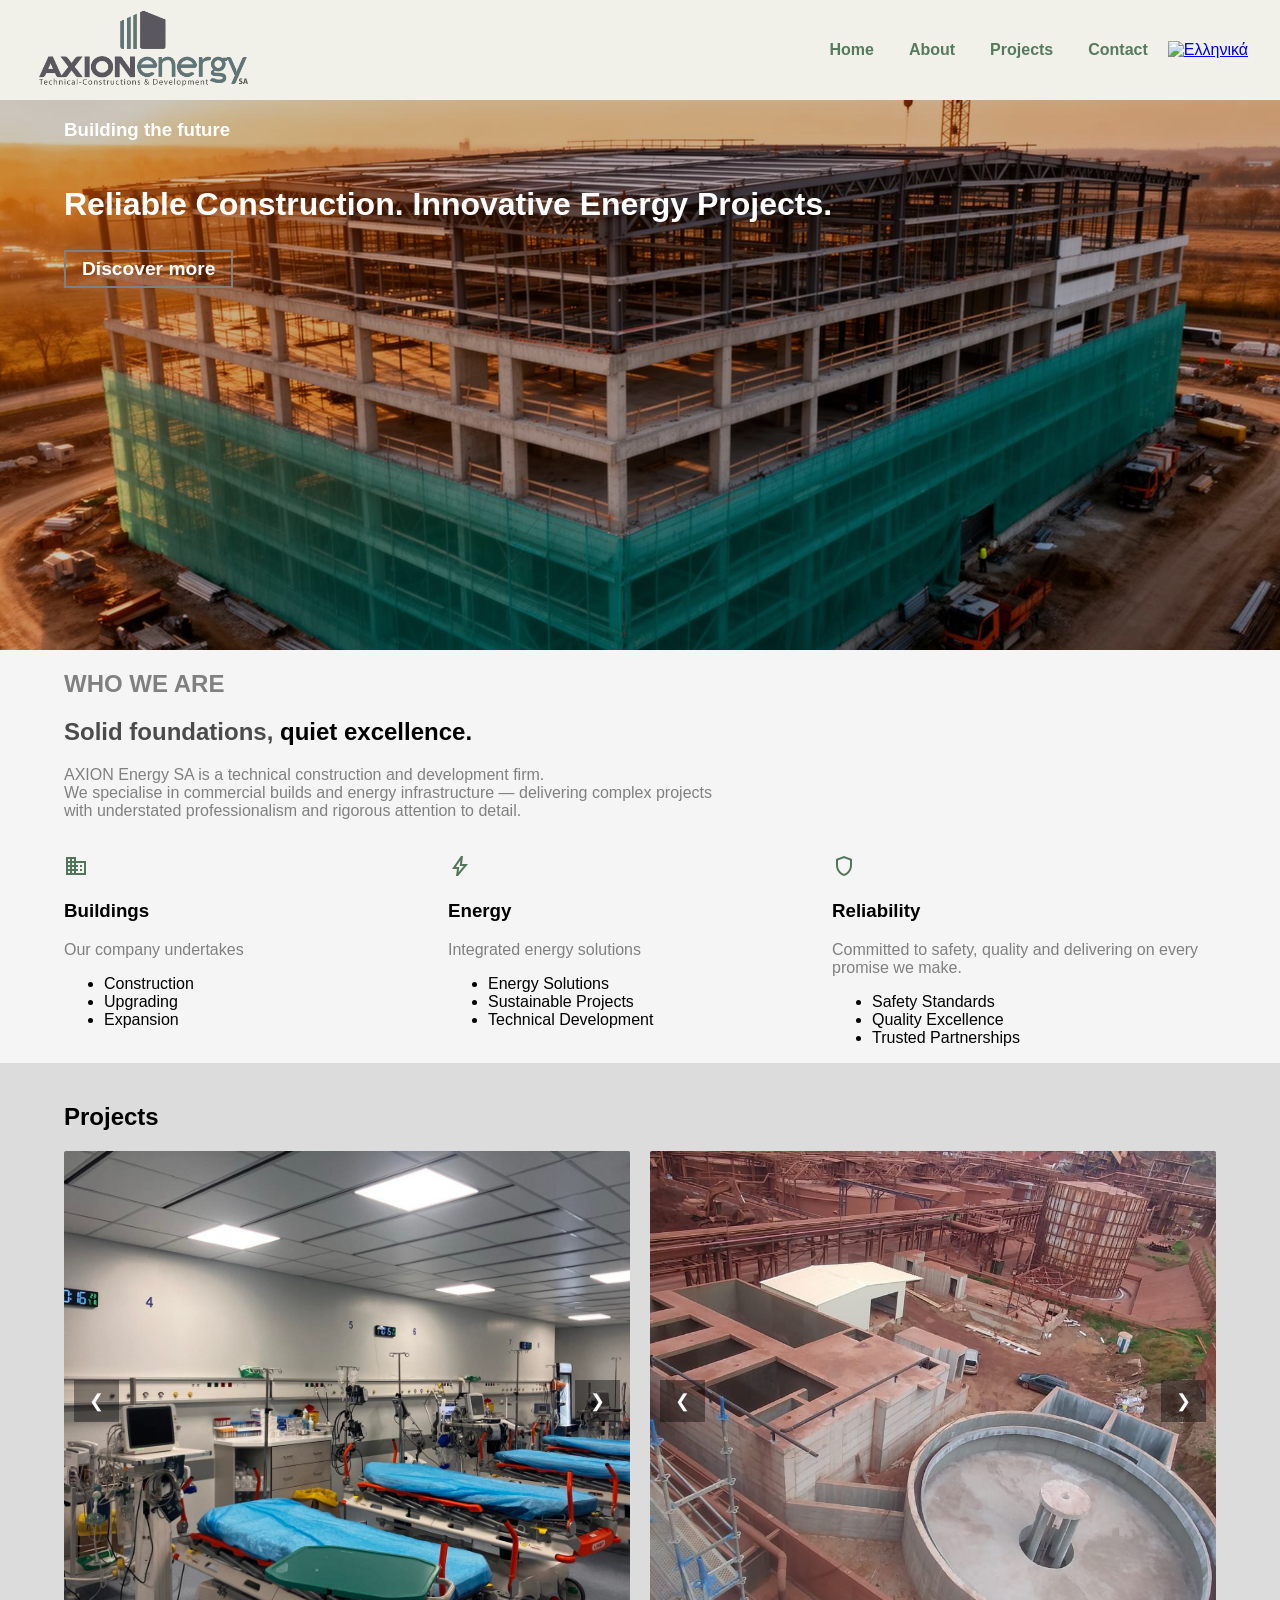
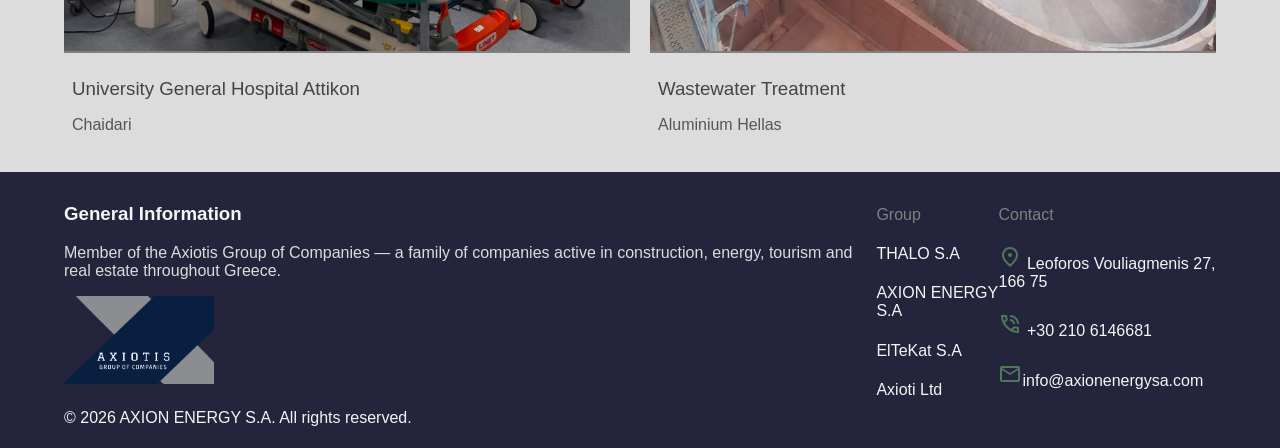
==== axioneng.html @ dad8103a "Initial commit" ====
<!DOCTYPE html>
<html lang="el">
<head>
    <meta charset="UTF-8">
    <meta name="viewport" content="width=device-width, initial-scale=1.0">
    <title>AXION ENERGY SA</title>
    <link rel="stylesheet" href="style.css">
    <script src="script.js" defer></script>

    <link rel="stylesheet" href="https://fonts.googleapis.com/css2?family=Material+Symbols+Outlined:opsz,wght,FILL,GRAD@24,400,0,0&" />

    <link rel="preconnect" href="https://fonts.googleapis.com">
    <link rel="preconnect" href="https://fonts.gstatic.com" crossorigin>
    <link href="https://fonts.googleapis.com/css2?family=Comfortaa:wght@300..700&family=Maven+Pro:wght@400..900&family=Open+Sans:ital,wght@0,300..800;1,300..800&family=Play:wght@400;700&family=Share+Tech&display=swap" rel="stylesheet">
</head>

<body>
    <nav>
        <div class="navbar">
            <a href="axioneng.html" class="navbar-logo"><img src="img/logo-removebg-preview.png"></a>
            <button class="menu-toggle">☰</button>
            <div class="navbar-options">
                <a href="#home">Home</a>
                <a href="#about">About</a>
                <a href="#projects">Projects</a>
                <a href="#contact">Contact</a>
            </div>
            <a href="axiongr.html"  class="nav-flag">
                <img src="https://flagcdn.com/gr.svg" width="30" alt="Ελληνικά">
            </a>
        </div>
    </nav>

    <!--HERO-->
    <section class="hero-cover" id="home">
        <div class="hero">
            <a href="axiongr.html"  class="nav-flag-hero">
                <img src="https://flagcdn.com/gr.svg" width="30" alt="Ελληνικά">
            </a>
            <h3>Building the future</h3>
            <h2>Reliable Construction. Innovative Energy Projects.</h2>
            <a class="discover-button" href="#about">Discover more</a>
        </div>
    </section>

    <!--ABOUT-->
    <section class="about-cover" id="about">
        <div class="about">
            <h2>WHO WE ARE</h2>
            <h1>Solid foundations, <span>quiet excellence.</span></h1>
            <p>AXION Energy SA is a technical construction and development firm.<br> We specialise in commercial builds and energy infrastructure — delivering complex projects<br> with understated professionalism and rigorous attention to detail.</p>
            <br>
            <div class="axion-core">
                <div class="core-card">
                    <span class="material-symbols-outlined">domain</span>
                    <h3>Buildings</h3>
                    <p>Our company undertakes</p>
                    <ul>
                        <li>Construction</li>
                        <li>Upgrading</li>
                        <li>Expansion</li>
                    </ul>
                </div>
                <div class="core-card">
                    <span class="material-symbols-outlined">bolt</span>                    <h3>Energy</h3>
                    <p>Integrated energy solutions</p>
                    <ul>
                        <li>Energy Solutions</li>
                        <li>Sustainable Projects</li>
                        <li>Technical Development</li>
                    </ul>
                </div>
                <div class="core-card">
                    <span class="material-symbols-outlined">shield</span>
                    <h3>Reliability</h3>
                    <p>Committed to safety, quality and delivering on every promise we make.</p>
                    <ul>
                        <li>Safety Standards</li>
                        <li>Quality Excellence</li>
                        <li>Trusted Partnerships</li>
                    </ul>
                </div>

            </div>
        </div>
    </section>

    <!--PROJECTS-->
    <section class="rooms-cover" id="projects">
        <div class="rooms">
            <h2>
                Projects
            </h2>
            <div class="rooms-grid">
                <!--Single Room-->
                <div class="room-card">
                    <div class="room-slider">
                        <div class="slides">
                            <img src="img/attiko-hospital-1.jpg" class="room-slide active" alt="University General Hospital Attikon">
                            <img src="img/attiko-hospital-2.jpg" class="room-slide" alt="University General Hospital Attikon">
                            <img src="img/attiko-hospital-3.jpeg" class="room-slide" alt="University General Hospital Attikon">
                            <img src="img/attiko-hospital-4.jpeg" class="room-slide" alt="University General Hospital Attikon">
                            <img src="img/attiko-hospital-5.jpeg" class="room-slide" alt="University General Hospital Attikon">
                        </div>
                        <button class="prev">&#10094;</button>
                        <button class="next">&#10095;</button>
                    </div>

                    <div class="room-info">
                        <h3>University General Hospital Attikon</h3>
                        <p>Chaidari</p>
                    </div>
                </div>
                <div class="room-card">
                    <div class="room-slider">
                        <div class="slides">
                            <img src="img/wastewater-treatment-1.jpg" class="room-slide active" alt="Wastewater Treatment Aluminium Hellas">
                            <img src="img/wastewater-treatment-2.jpg" class="room-slide" alt="Wastewater Treatment Aluminium Hellas">
                            <img src="img/wastewater-treatment-3.jpg" class="room-slide" alt="Wastewater Treatment Aluminium Hellas">
                            <img src="img/wastewater-treatment-4.jpg" class="room-slide" alt="Wastewater Treatment Aluminium Hellas">
                        </div>
                        <button class="prev">&#10094;</button>
                        <button class="next">&#10095;</button>
                    </div>

                    <div class="room-info">
                        <h3>Wastewater Treatment</h3>
                        <p>Aluminium Hellas</p>
                    </div>
                </div>
               
            </div>
        </div>
        
    </section>


<!--FOOTER-->

    <footer class="footer-cover" >
        <div class="footer" id="footer">
            <div class="footer-text">
                <h3>General Information</h3>
                <p>Member of the Axiotis Group of Companies — a family of companies active in construction, energy, 
                    tourism and real estate throughout Greece.</p>
                <img src="img/Λογότυπο AxiotisGroup Ασημί.png">
                <h4 class="footer-rights">© 2026 AXION ENERGY S.A. All rights reserved.</h4>
            </div>

            <div class="footer-info">
                <h4 class="footer-title">Group</h4>
                <h4>THALO S.A</h4>
                <h4>AXION ENERGY S.A</h4>
                <h4>ElTeKat S.A</h4>
                <h4>Axioti Ltd</h4>
            </div>

            <div  class="footer-contact" id="contact">
                <h4 class="footer-title">Contact</h4>
                <a target="_blank" href="https://maps.app.goo.gl/YdrPwQRqoGeyBGm66"><h4><span class="material-symbols-outlined">location_on</span>  Leoforos Vouliagmenis 27, 166 75</h4></a>
                <a href="tel:+302106146681"><h4><span class="material-symbols-outlined">phone_in_talk</span>  +30 210 6146681</h4></a>
                <a href="mailto:info@axionenergysa.com"><h4><span class="material-symbols-outlined">mail</span>info@axionenergysa.com</h4></a>
            </div>
        </div>
    </footer>

</body>

</html>
---- style.css ----
html{
    scroll-behavior: smooth;
}

body{
    margin: 0;
    padding: 0;
    overflow-x: hidden;
    background-color: whitesmoke;/*bad solution, ewwwww*/
    font-family: "Montserrat", sans-serif;
}

*{
    box-sizing: border-box;
}

/*NAVBAR*/
nav{
    width: 100%;
    background-color: rgb(241, 241, 234);
    position: fixed;
    z-index: 10000;
    top:0;
    left: 0;
}

.navbar{
    width: 95%;
    margin: 0 auto;
    height: 100px;
    display: flex;
    justify-content: space-between;
    align-items: center;
    gap: 20px;
}

.navbar-logo img{
    height: 80px;
    width: auto;
}

.navbar-options{
    display: flex;
    gap: 35px;
    margin-left: auto;
}

.navbar-options a{
    text-decoration: none;
    color: rgb(85, 122, 93);
    font-weight: bold;
}

.navbar-options a:hover{
    color: grey;
}

    /*BURGER*/
.menu-toggle{
    display:none;
}



/*HERO*/
.hero-cover{
    position: relative;
    width: 100%;
    margin-top: 100px;
    height: 550px;
}

.hero{
    position: relative;
    color: white;
    width: 90%;
    margin: 0 auto;
    display: flex;
    align-items: self-start;
    flex-direction: column;
    z-index: 1;

}

.nav-flag-hero{
    display: none;
}

.hero-cover::before{
    content: "";
    position: absolute;
    top: 0;
    left: 0;
    width: 100%;
    height: 100%;
    background: url('img/hero.jpg')center center / cover no-repeat;
    filter: brightness(80%);
    z-index: -1;
}


.hero img{
    filter: brightness(120%);
    max-width: 100%;  /* η εικόνα δεν ξεπερνάει το container */
    height: auto;     /* κρατάει τις αναλογίες */
    display: block;   /* αποφεύγουμε το μικρό gap κάτω από inline img */
}

.discover-button{
    text-decoration: none;
    color:white;
    padding: 6px 16px;
    border: 2px solid gray;
    font-weight: bold;
    font-size: clamp(0.9rem, 2vw, 1.2rem);/*responsive*/
    margin-bottom: 2%;
}

/* responsive text */
.hero h1 {
    font-size: clamp(1.5rem, 4vw, 3rem); /* μεγαλώνει σε desktop, μικραίνει σε mobile */
}
.hero h2 {
    font-size: clamp(1rem, 2.5vw, 2rem);
}

#home{
    scroll-margin-top: 100px;
}

/*ABOUT*/

.about-cover{
    background-color: whitesmoke;
}

.about{
    width: 90%;
    margin: 0 auto;
}

.about h2,p{
    color: grey;
}

.about h1{
    color: rgb(75, 75, 75);
}

.about h1 span{
    color:black;
}

.axion-core{
    display: flex;
}

.axion-core > div{
    flex: 1;
}

#about{
    scroll-margin-top: 100px;
}

/*PROJECTS*/

.projects-cover{
    background-color: gainsboro;
    padding-bottom: 2%;
}

.projects{
    width: 90%;
    margin: 0 auto;
    padding-top: 15px;
}

/*ROOMS*/
.rooms-cover{
    padding-top: 20px;
    background-color: gainsboro;
    padding-bottom: 15px;
}

.rooms{
    width: 90%;
    margin: 0 auto;
    display: flex;
    flex-direction: column;
    align-items: start;
}



/* Slider */

.rooms-grid{
    display: flex;
    gap: 20px;
    flex-wrap: wrap;
    width: 100%;
}


.room-card {
    border-radius: 2px;
    overflow: hidden;
    background: gainsboro;
    flex: 1 1 300px;
}

.room-slider {
    outline: 2px solid grey;
    position: relative;
    width: 100%;
    height: 500px;
}

.room-slider img {
    outline: 2px solid grey;
    width: 100%;
    height: 500px;
    object-fit: cover;
    display: none;
}

.room-slider img.active {
    display: block;
}

.prev { left: 10px; }
.next { right: 10px; }

.prev:hover, .next:hover {
    background-color: rgba(0,0,0,0.7);
}

/* Arrows */
.prev, .next {
    position: absolute;
    top: 50%;
    transform: translateY(-50%);
    background-color: rgba(0,0,0,0.4);
    color: white;
    border: none;
    padding: 10px 15px;
    cursor: pointer;
    font-size: 18px;
    z-index: 100;
}

/*all in room info goes left*/
.room-info {
    text-align: left;
    padding: 8px;
}

.room-info h3 {
    margin-bottom: 10px;
    font-weight: 200 !important;
    color: rgb(68, 68, 68);
}

.room-info p{
    color: #555;
    margin-bottom: 15px;
}


#projects{
    scroll-margin-top: 100px;
}

/*CONTACT*/
.contact-cover{
    background-color: rgb(36, 36, 61);
    padding-top: 1%;
    padding-bottom: 1%;
}

.contact{
    width: 90%;
    margin:0 auto;
    display: flex;
    flex-direction: column;
    align-items: flex-start;
}

.contact h4{
    color: rgb(100, 122, 105);
}

.contact a{
    text-decoration: none;
    display: inline-flex;
}

.contact a:hover{
    text-decoration: underline;
    color:whitesmoke;
}

.contact .material-symbols-outlined{
    color: rgb(100, 122, 105);
}

.contact p{
    color: whitesmoke;
}

#contact{
    scroll-margin-top: 100px;
}

.footer-cover{
    background-color: rgb(36, 36, 61);
    padding-top: 1%;
}

.footer{
    width: 90%;
    margin: 0 auto;
    display: flex;
    
}

.footer a{
    text-decoration: none;
}

.footer a:hover{
    color: whitesmoke;
    text-decoration: underline;
}

.footer h4{
    color: whitesmoke;
    font-weight: 100;
}



/*FOOTER-TEXT*/
.footer-text h3{
    color: whitesmoke;
}

.footer-text p{
    color: gainsboro;
}

.footer-text img{
    width: 150px;
    height: auto;
}

/*FOOTER-INFO*/


.footer-title{
    color: grey !important;
}

/*FOOTER CONTACT*/
.material-symbols-outlined{
    color: rgb(81, 119, 90);
}

/*MEDIA*/
@media (max-width: 800px){
    .projects-img{
        display: flex;    
        flex-direction: column;
        gap: 15px;
    }
}
@media (max-width: 750px){


    .menu-toggle {
        display: block;
        position: relative;
        z-index: 9999;
        font-size:28px;
        cursor:pointer;
        margin-right: 5px;
    }

    .navbar {
        position: relative;
        width: 100%;
        gap: 0px;
    }

    .navbar-logo img{
        height: 70px;
        width: auto;
    }

    .navbar-options {
        display: none;
        flex-direction: column;
        position: absolute;
        top: 100px;
        width: 100%;
        background-color: rgb(231, 231, 223);
        gap: 0;
        align-items: flex-end;
        margin-left: 0;
    }

    .navbar.active .navbar-options {
        display: flex;
    }

    .nav-flag{
        display: none;
    }

    .nav-flag-hero{
        position: absolute;
        top: 20px;
        right: 20px;
        display: block;
        z-index: 100;
    }

    .projects-img{
        display: flex;    
        flex-direction: column;
        gap: 15px;
    }

    .axion-core{
        display: flex;
        flex-direction: column;
    }

    .footer {
        flex-direction: column;
        width: 100%;
        flex-wrap: wrap;
        width: 95%;
        margin: 0 auto;
    }

    .footer > div {
        width: 100%;
    }

    .footer > div,
    .projects-img > div {
    min-width: 0;
    }


}
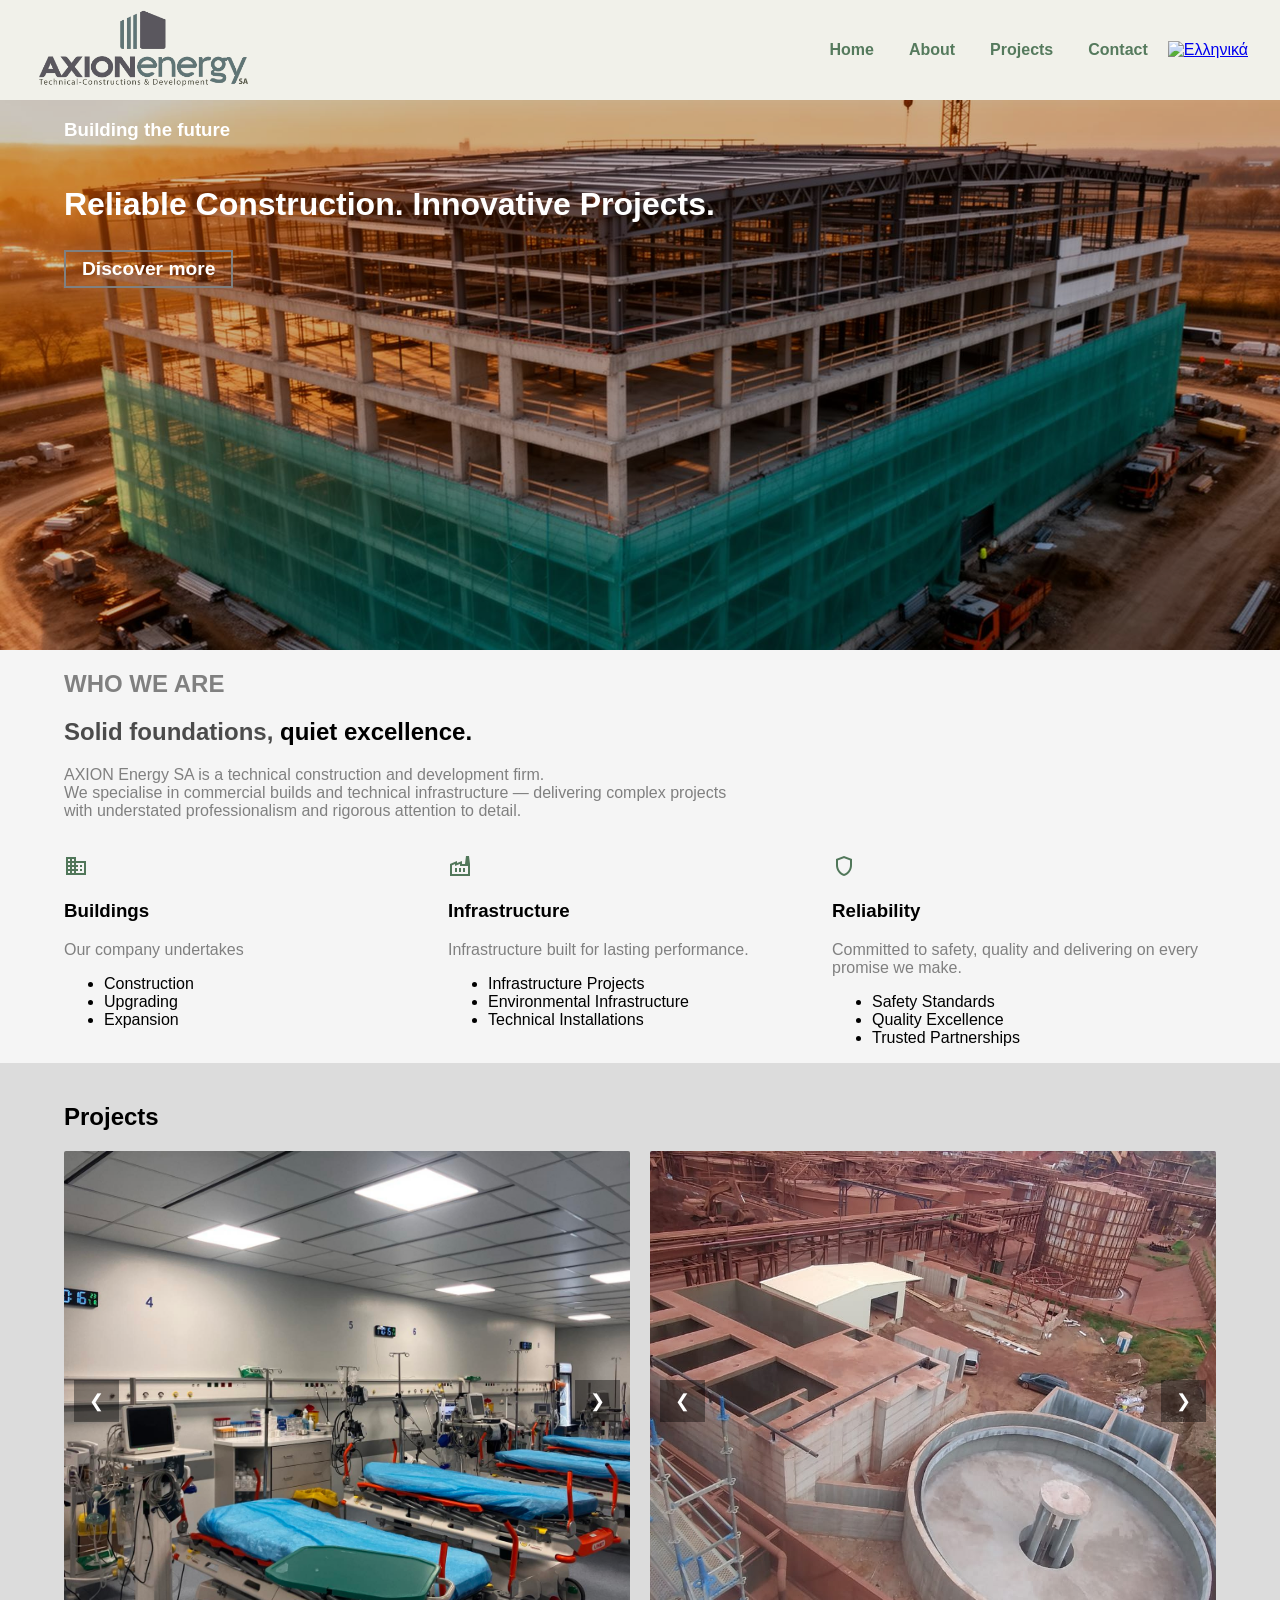
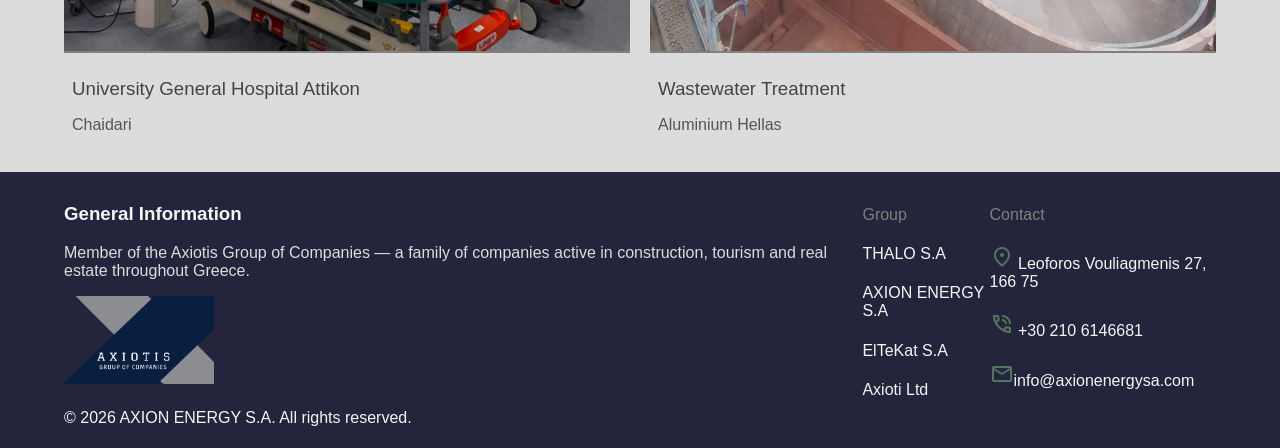
==== commit cdeb59ff: "energy removed" ====
--- a/axioneng.html
+++ b/axioneng.html
@@ -38,7 +38,7 @@
                 <img src="https://flagcdn.com/gr.svg" width="30" alt="Ελληνικά">
             </a>
             <h3>Building the future</h3>
-            <h2>Reliable Construction. Innovative Energy Projects.</h2>
+            <h2>Reliable Construction. Innovative Projects.</h2>
             <a class="discover-button" href="#about">Discover more</a>
         </div>
     </section>
@@ -48,7 +48,7 @@
         <div class="about">
             <h2>WHO WE ARE</h2>
             <h1>Solid foundations, <span>quiet excellence.</span></h1>
-            <p>AXION Energy SA is a technical construction and development firm.<br> We specialise in commercial builds and energy infrastructure — delivering complex projects<br> with understated professionalism and rigorous attention to detail.</p>
+            <p>AXION Energy SA is a technical construction and development firm.<br> We specialise in commercial builds and technical infrastructure — delivering complex projects<br> with understated professionalism and rigorous attention to detail.</p>
             <br>
             <div class="axion-core">
                 <div class="core-card">
@@ -62,12 +62,13 @@
                     </ul>
                 </div>
                 <div class="core-card">
-                    <span class="material-symbols-outlined">bolt</span>                    <h3>Energy</h3>
-                    <p>Integrated energy solutions</p>
+                    <span class="material-symbols-outlined">factory</span>                    
+                    <h3>Infrastructure</h3>
+                    <p>Infrastructure built for lasting performance.</p>
                     <ul>
-                        <li>Energy Solutions</li>
-                        <li>Sustainable Projects</li>
-                        <li>Technical Development</li>
+                        <li>Infrastructure Projects</li>
+                        <li>Environmental Infrastructure</li>
+                        <li>Technical Installations</li>
                     </ul>
                 </div>
                 <div class="core-card">
@@ -141,7 +142,7 @@
         <div class="footer" id="footer">
             <div class="footer-text">
                 <h3>General Information</h3>
-                <p>Member of the Axiotis Group of Companies — a family of companies active in construction, energy, 
+                <p>Member of the Axiotis Group of Companies — a family of companies active in construction, 
                     tourism and real estate throughout Greece.</p>
                 <img src="img/Λογότυπο AxiotisGroup Ασημί.png">
                 <h4 class="footer-rights">© 2026 AXION ENERGY S.A. All rights reserved.</h4>
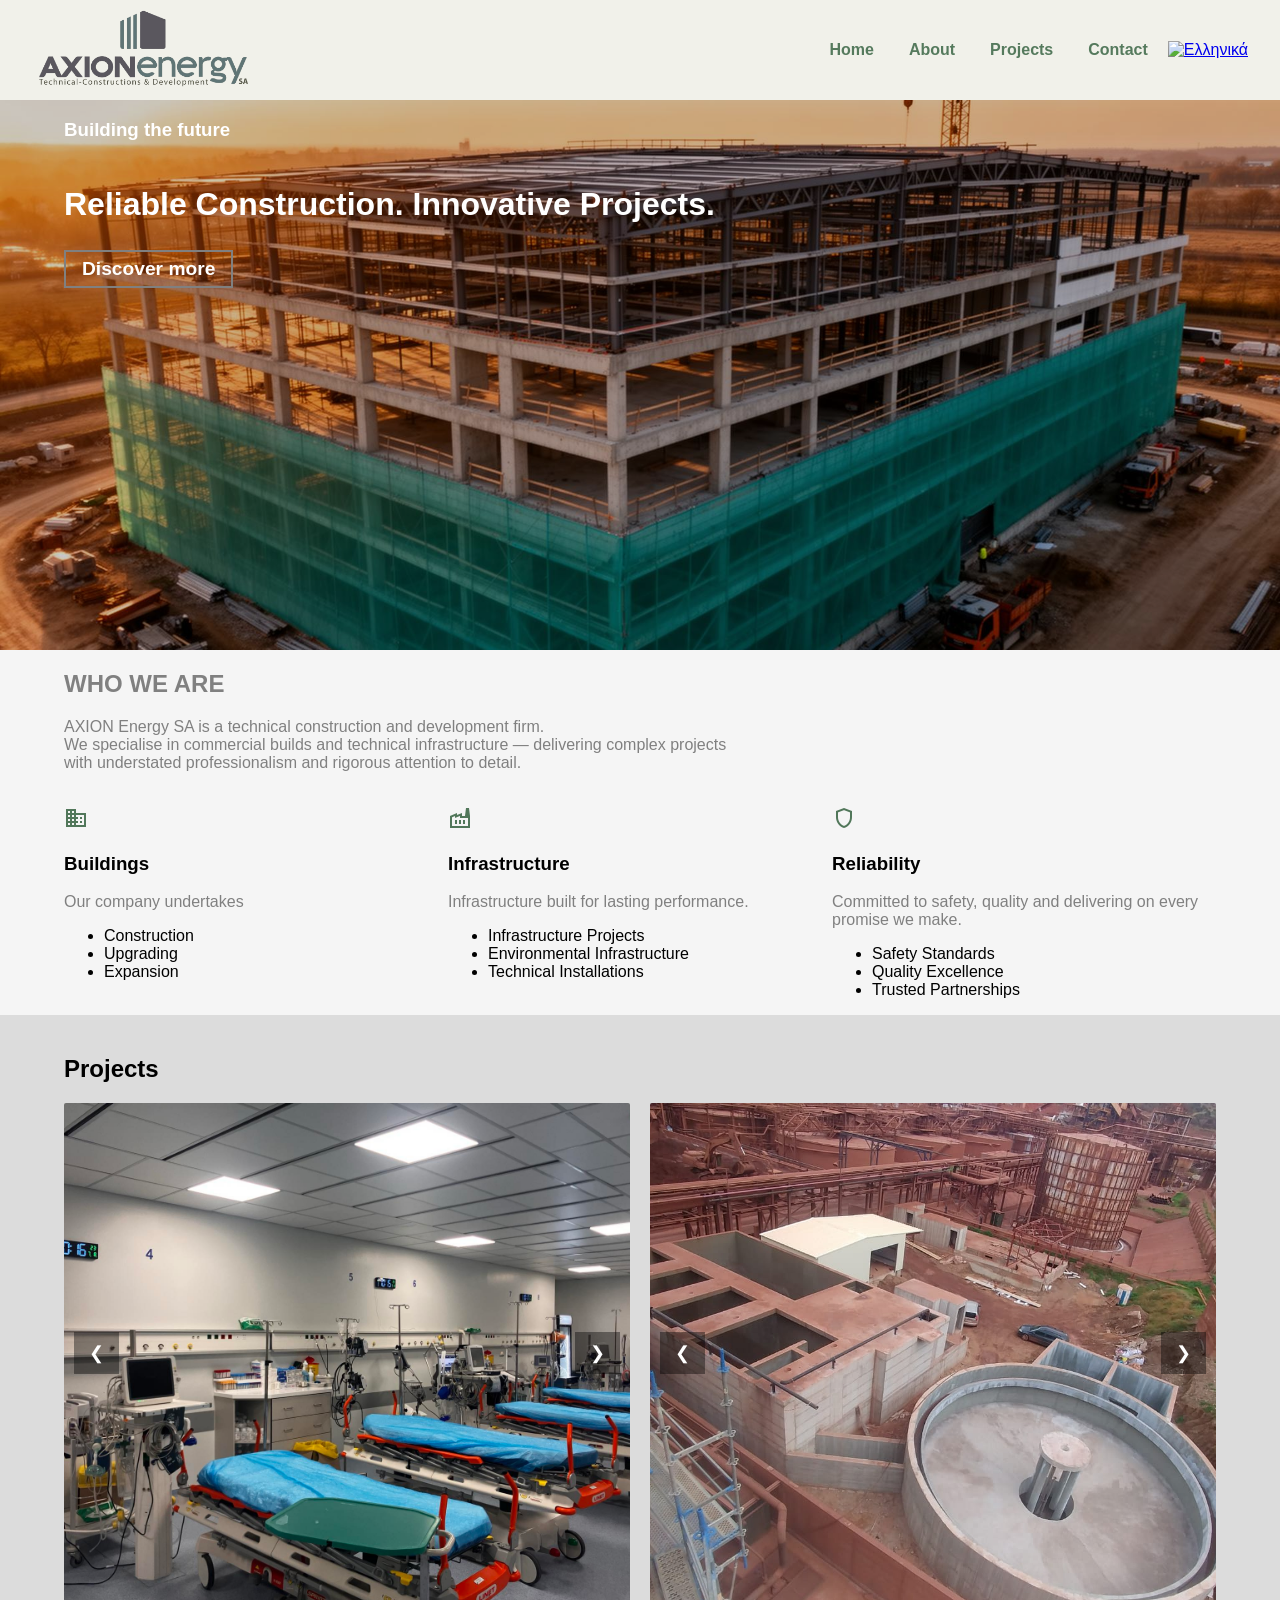
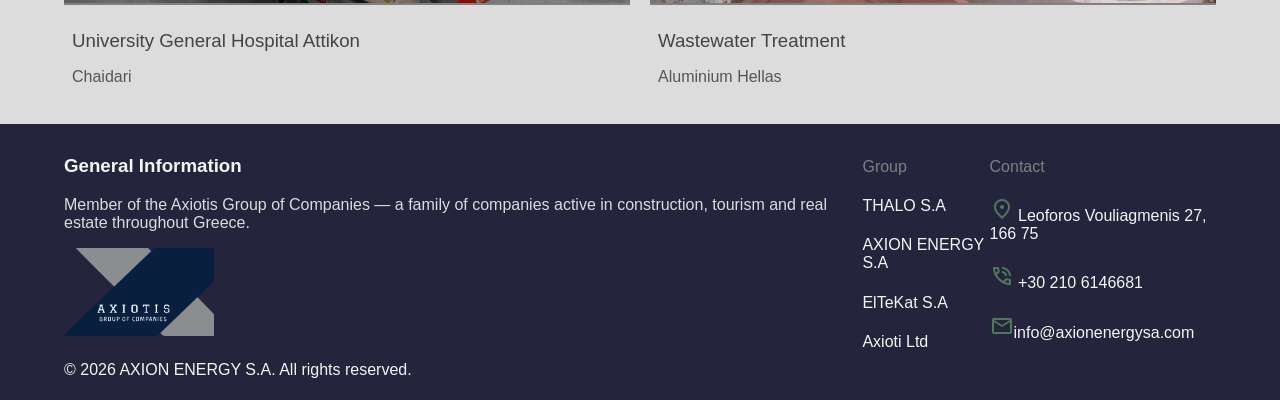
==== commit bd40d4fd: "quite excellence title deleted" ====
--- a/axioneng.html
+++ b/axioneng.html
@@ -47,7 +47,7 @@
     <section class="about-cover" id="about">
         <div class="about">
             <h2>WHO WE ARE</h2>
-            <h1>Solid foundations, <span>quiet excellence.</span></h1>
+
             <p>AXION Energy SA is a technical construction and development firm.<br> We specialise in commercial builds and technical infrastructure — delivering complex projects<br> with understated professionalism and rigorous attention to detail.</p>
             <br>
             <div class="axion-core">
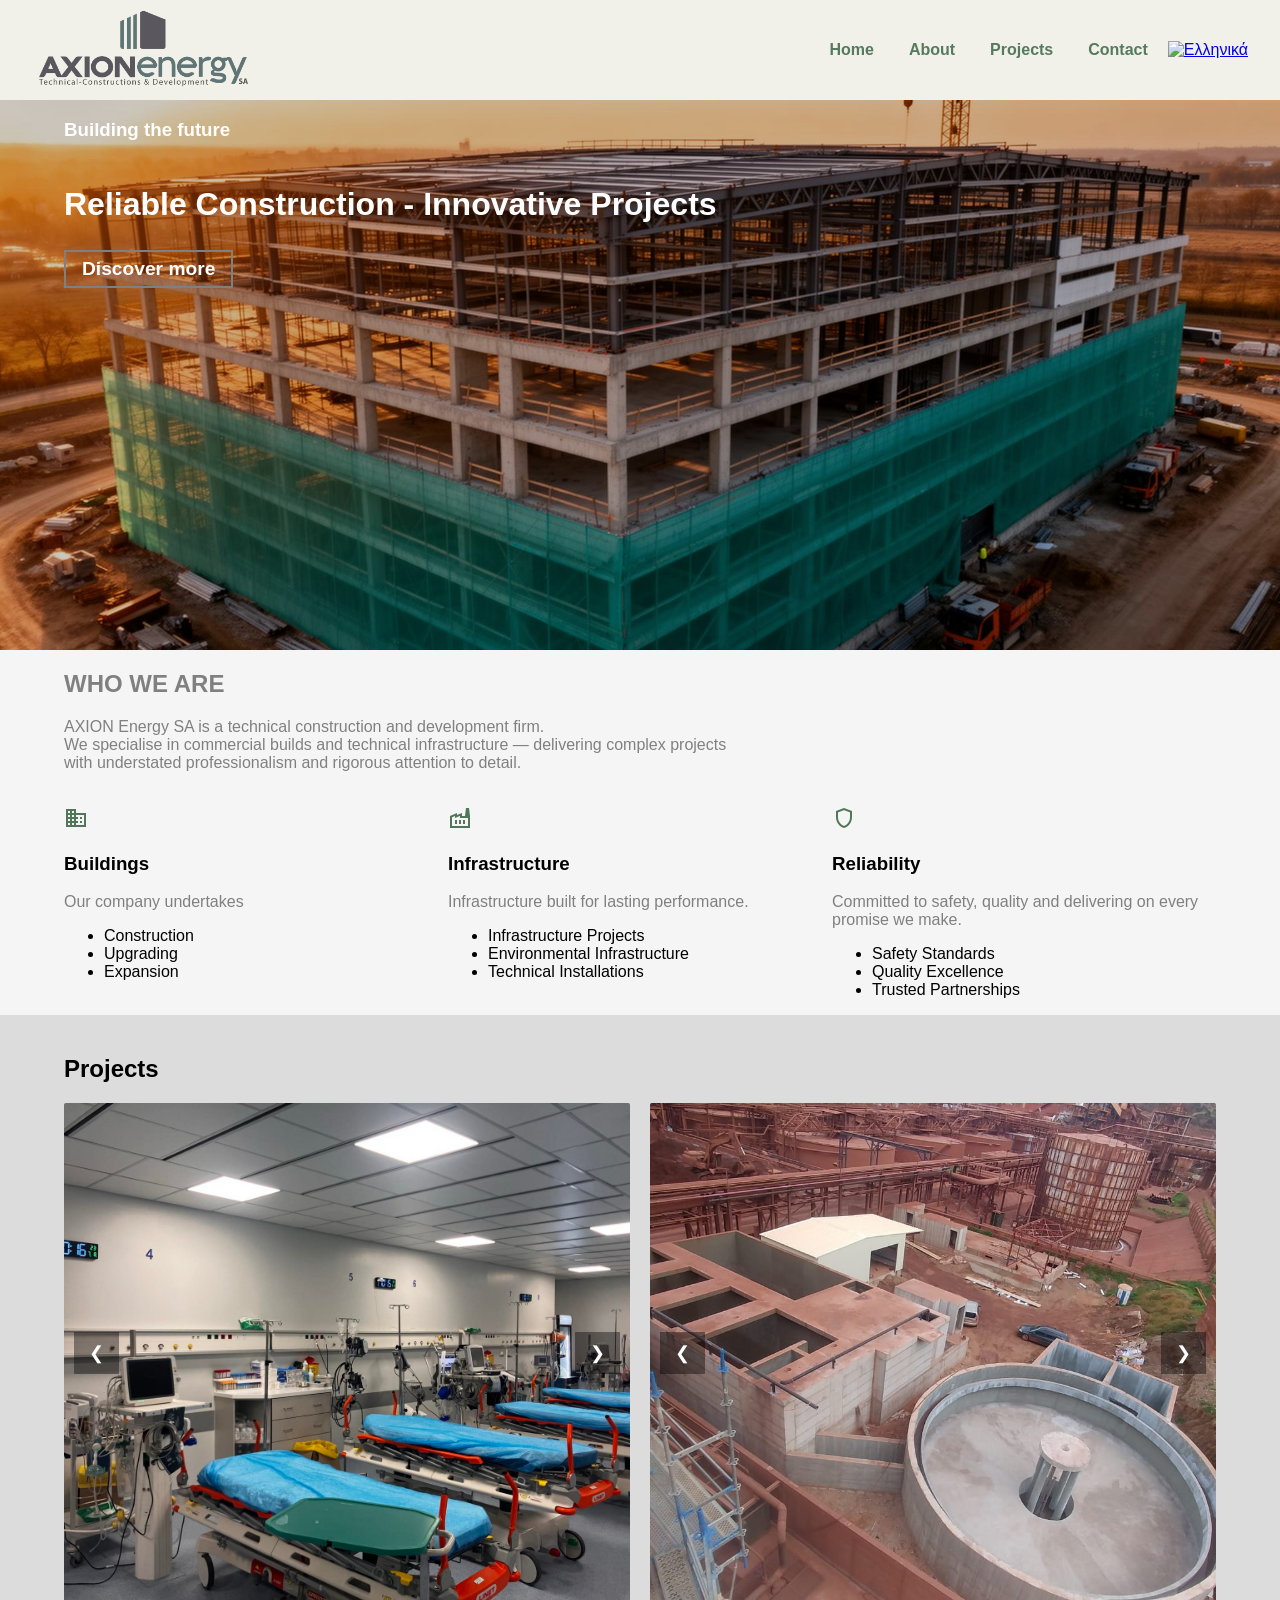
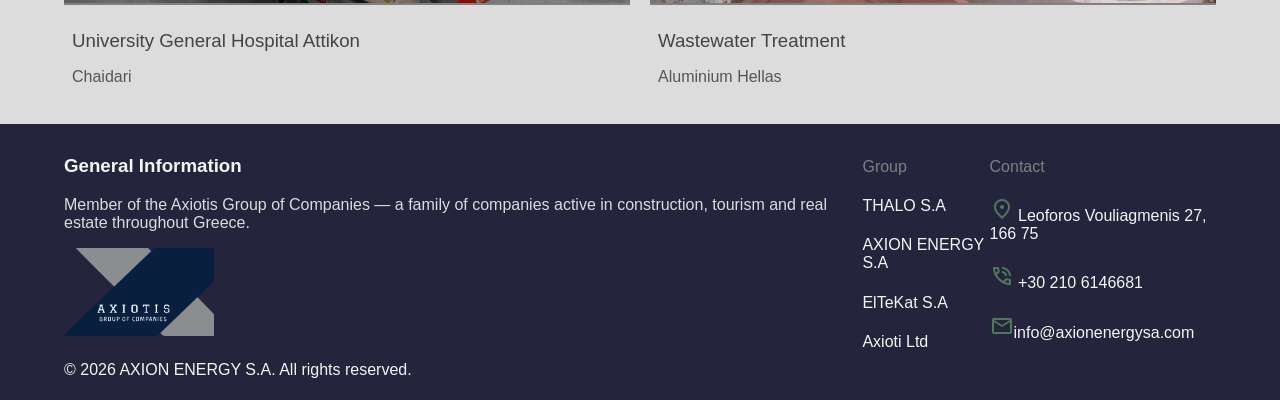
==== commit 404c92a8: "- instead of . at hero title" ====
--- a/axioneng.html
+++ b/axioneng.html
@@ -38,7 +38,7 @@
                 <img src="https://flagcdn.com/gr.svg" width="30" alt="Ελληνικά">
             </a>
             <h3>Building the future</h3>
-            <h2>Reliable Construction. Innovative Projects.</h2>
+            <h2>Reliable Construction - Innovative Projects</h2>
             <a class="discover-button" href="#about">Discover more</a>
         </div>
     </section>
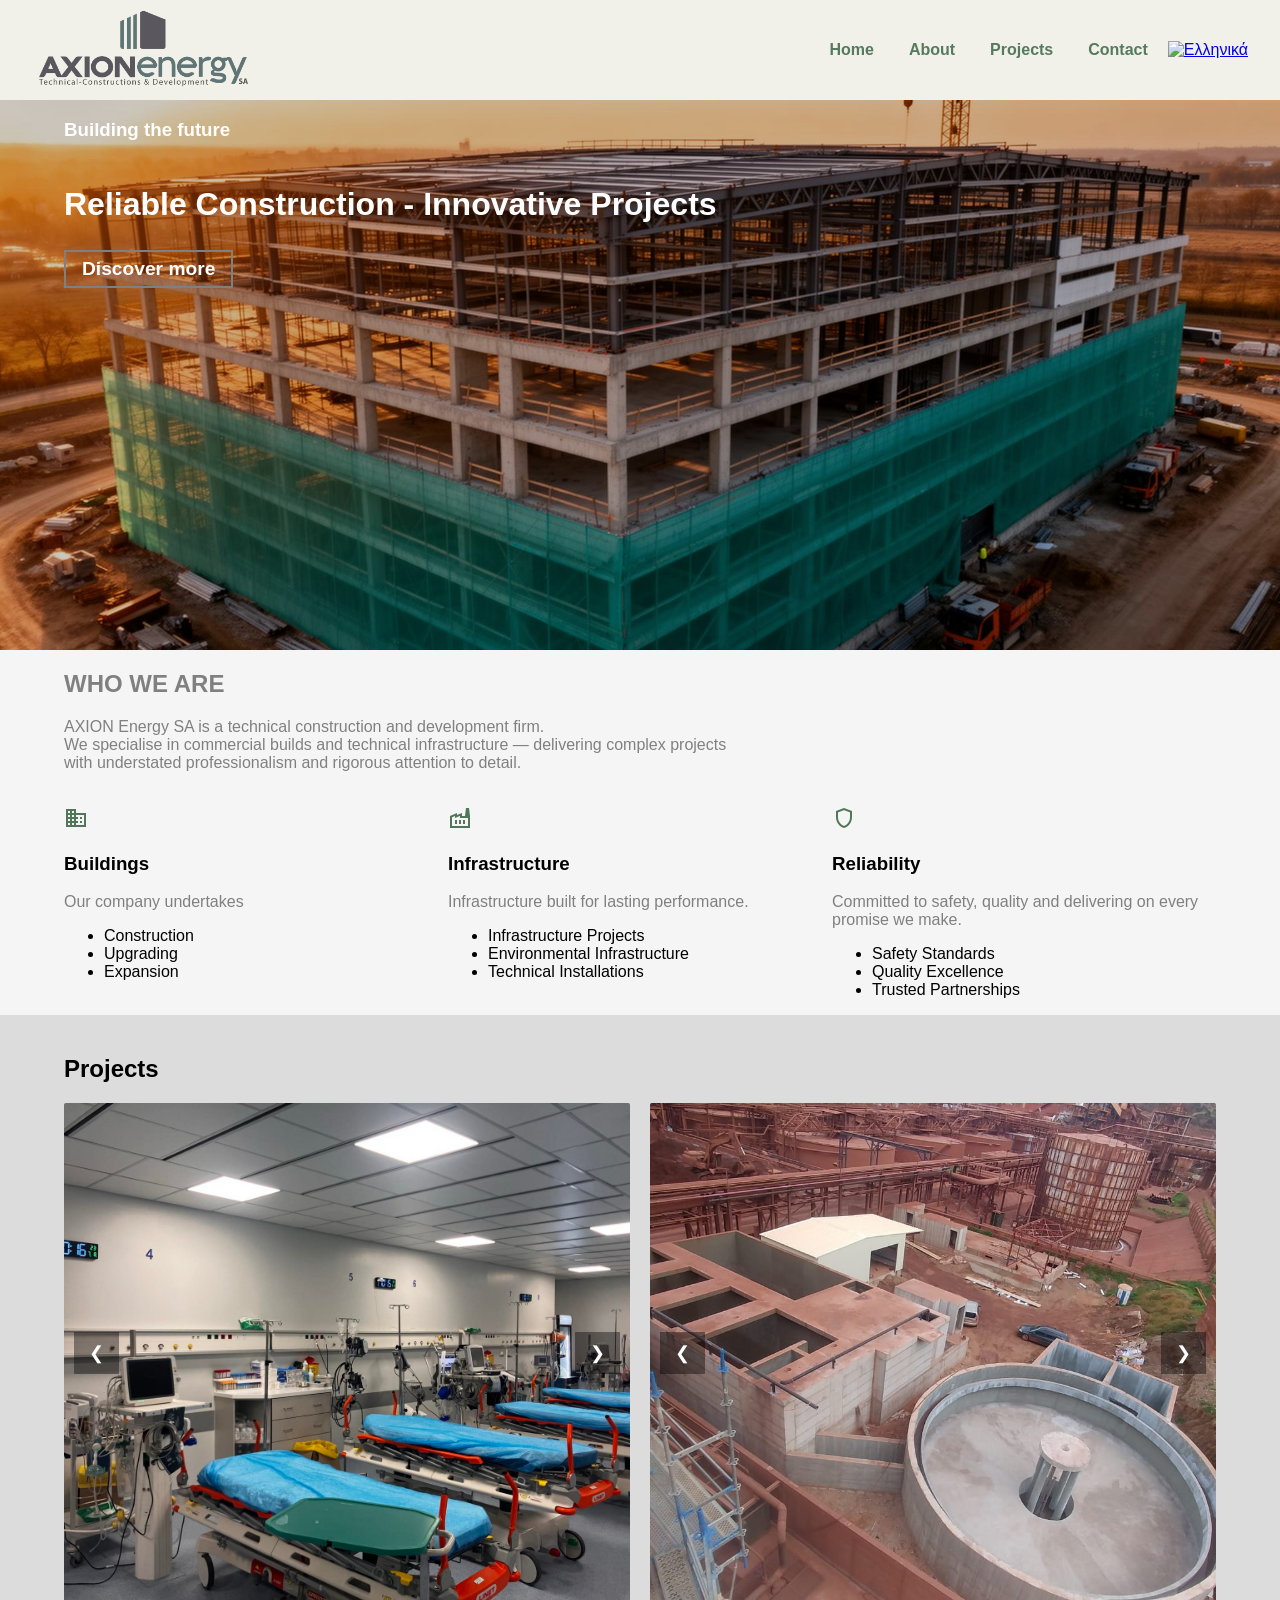
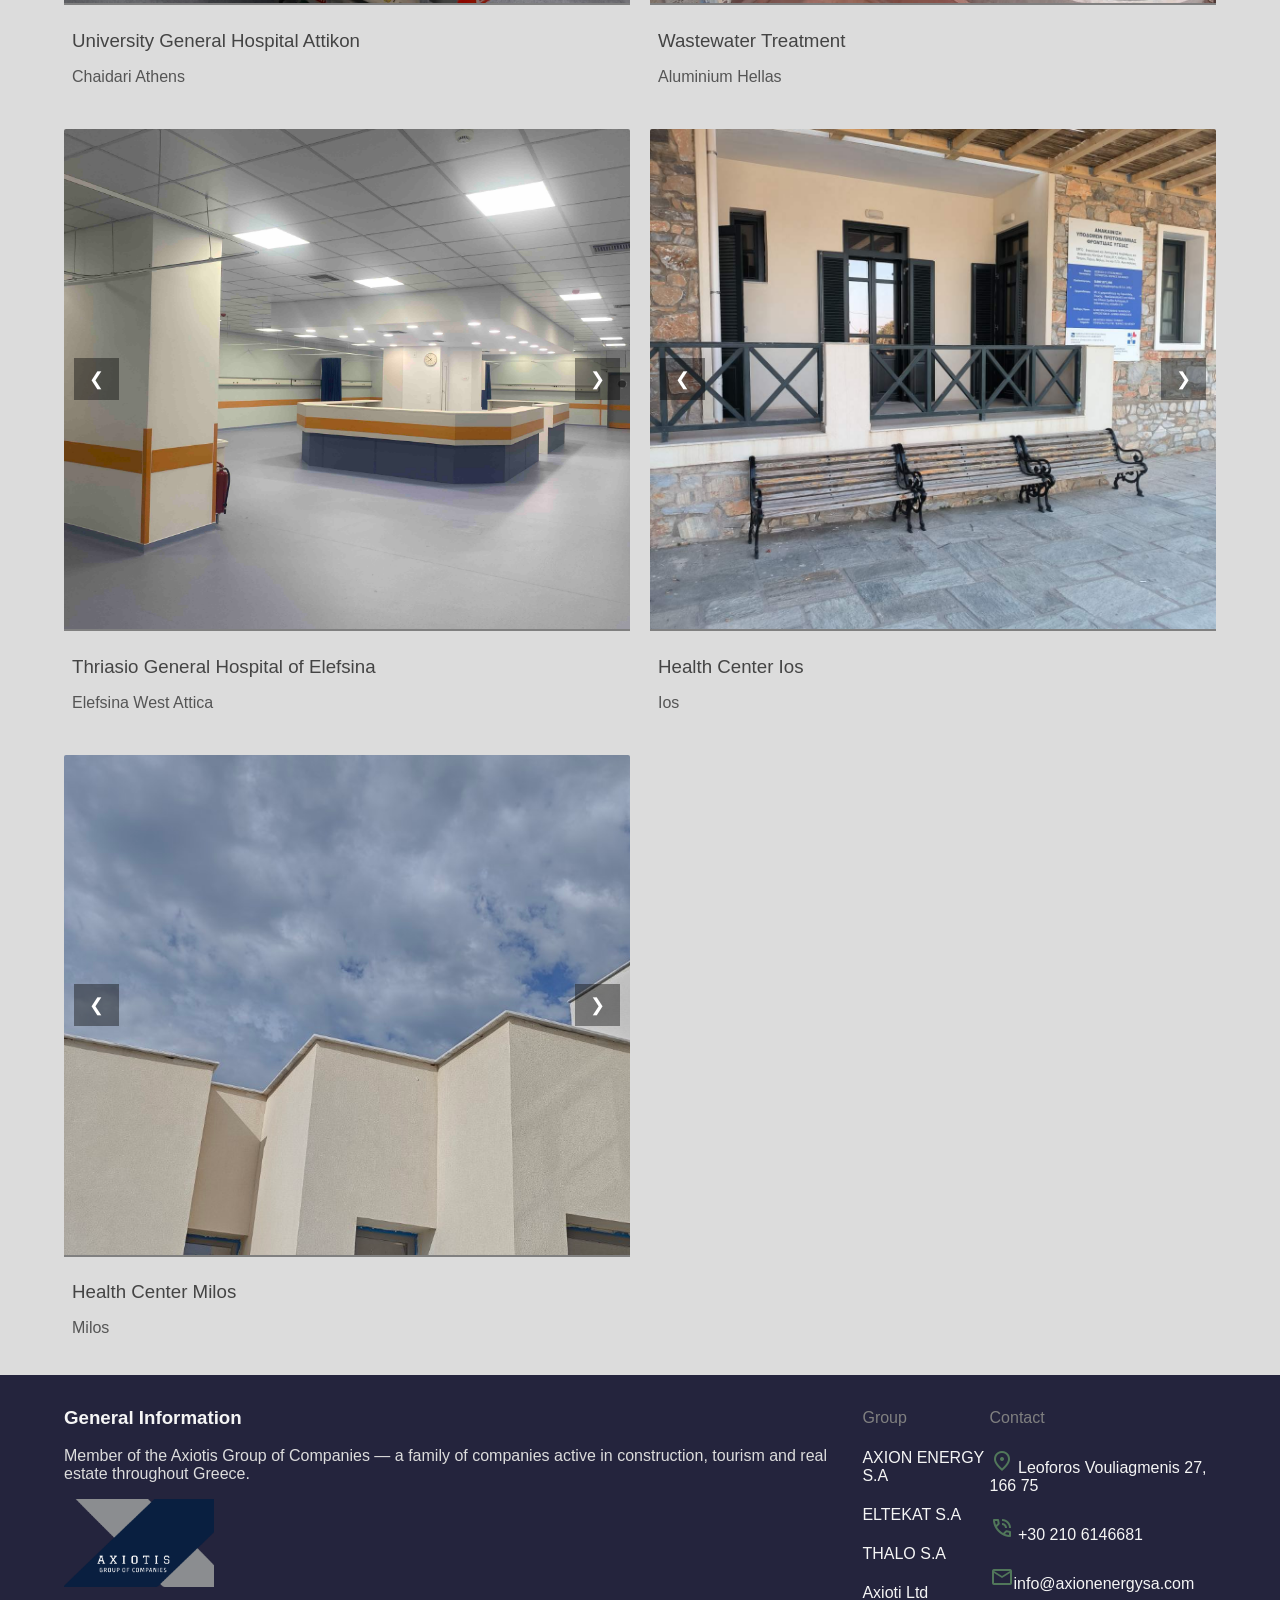
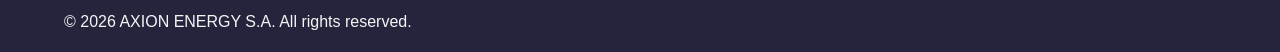
==== commit 7edac5d5: "milos, ios, thriaso added, footer changes" ====
--- a/axioneng.html
+++ b/axioneng.html
@@ -93,7 +93,7 @@
                 Projects
             </h2>
             <div class="rooms-grid">
-                <!--Single Room-->
+                <!-- Project 1 -->
                 <div class="room-card">
                     <div class="room-slider">
                         <div class="slides">
@@ -109,9 +109,11 @@
 
                     <div class="room-info">
                         <h3>University General Hospital Attikon</h3>
-                        <p>Chaidari</p>
-                    </div>
-                </div>
+                        <p>Chaidari Athens</p>
+                    </div>
+                </div>
+
+                <!-- Project 2 -->
                 <div class="room-card">
                     <div class="room-slider">
                         <div class="slides">
@@ -129,9 +131,81 @@
                         <p>Aluminium Hellas</p>
                     </div>
                 </div>
+
+                <!-- Project 3 -->
+                <div class="room-card">
+                    <div class="room-slider">
+                        <div class="slides">
+                            <img src="img/thriasio_chosen/viber_image_2026-10-15_11-33-10-342.jpg" class="room-slide active" alt="Βιολογικός Καθαρισμός Αποβλήτων Aluminium Hellas">
+                            <img src="img/thriasio_chosen/viber_image_2026-10-15_11-33-52-570.jpg" class="room-slide" alt="Βιολογικός Καθαρισμός Αποβλήτων Aluminium Hellas">
+                            <img src="img/thriasio_chosen/viber_image_2026-10-15_11-33-15-368.jpg" class="room-slide" alt="Βιολογικός Καθαρισμός Αποβλήτων Aluminium Hellas">
+                            <img src="img/thriasio_chosen/viber_image_2026-10-15_11-33-14-772.jpg" class="room-slide" alt="Βιολογικός Καθαρισμός Αποβλήτων Aluminium Hellas">
+                            <img src="img/thriasio_chosen/viber_image_2026-10-15_11-33-16-029.jpg" class="room-slide" alt="Βιολογικός Καθαρισμός Αποβλήτων Aluminium Hellas">
+                            <img src="img/thriasio_chosen/viber_image_2026-10-15_11-33-12-374.jpg" class="room-slide" alt="Βιολογικός Καθαρισμός Αποβλήτων Aluminium Hellas">
+                        </div>
+
+                        <button class="prev">&#10094;</button>
+                        <button class="next">&#10095;</button>
+                    </div>
+
+                    <div class="room-info">
+                        <h3>Thriasio General Hospital of Elefsina</h3>
+                        <p>Elefsina West Attica</p>
+                    </div>
+                </div>
+
+                <!-- Project 4 -->
+                <div class="room-card">
+                    <div class="room-slider">
+                        <div class="slides">
+                            <img src="img/IOS_CHOSEN/viber_image_2026-10-19_13-18-12-986.jpg" class="room-slide active" alt="Βιολογικός Καθαρισμός Αποβλήτων Aluminium Hellas">
+                            <img src="img/IOS_CHOSEN/viber_image_2026-10-19_13-18-12-172.jpg" class="room-slide" alt="Βιολογικός Καθαρισμός Αποβλήτων Aluminium Hellas">
+                            <img src="img/IOS_CHOSEN/viber_image_2026-10-19_13-30-19-787.jpg" class="room-slide" alt="Βιολογικός Καθαρισμός Αποβλήτων Aluminium Hellas">
+                            <img src="img/IOS_CHOSEN/viber_image_2026-10-19_13-30-19-917.jpg" class="room-slide" alt="Βιολογικός Καθαρισμός Αποβλήτων Aluminium Hellas">
+                            <img src="img/IOS_CHOSEN/viber_image_2026-10-19_13-21-14-823.jpg" class="room-slide" alt="Βιολογικός Καθαρισμός Αποβλήτων Aluminium Hellas">                            
+                            <img src="img/IOS_CHOSEN/viber_image_2026-10-19_13-16-10-269.jpg" class="room-slide" alt="Βιολογικός Καθαρισμός Αποβλήτων Aluminium Hellas">                            
+                            <img src="img/IOS_CHOSEN/viber_image_2026-10-19_13-30-20-430.jpg" class="room-slide" alt="Βιολογικός Καθαρισμός Αποβλήτων Aluminium Hellas">                            
+                            <img src="img/IOS_CHOSEN/viber_image_2026-10-19_13-30-20-503.jpg" class="room-slide" alt="Βιολογικός Καθαρισμός Αποβλήτων Aluminium Hellas">                            
+
+                        </div>
+
+                        <button class="prev">&#10094;</button>
+                        <button class="next">&#10095;</button>
+                    </div>
+
+                    <div class="room-info">
+                        <h3>Health Center Ios</h3>
+                        <p>Ios</p>
+                    </div>
+                </div>
+
+                <!-- Project 5 -->
+                <div class="room-card">
+                    <div class="room-slider">
+                        <div class="slides">
+                            <img src="img/Φωτογραφίες Μήλου/IMG-581355800ebd7a2bb41f71d264c94640-V.jpg" class="room-slide active" alt="Βιολογικός Καθαρισμός Αποβλήτων Aluminium Hellas">
+                            <img src="img/Φωτογραφίες Μήλου/IMG_20260506_180829.jpg" class="room-slide" alt="Βιολογικός Καθαρισμός Αποβλήτων Aluminium Hellas">
+                            <img src="img/Φωτογραφίες Μήλου/IMG_20260820_185109.jpg" class="room-slide" alt="Βιολογικός Καθαρισμός Αποβλήτων Aluminium Hellas">
+                            <img src="img/Φωτογραφίες Μήλου/IMG_20260827_113315.jpg" class="room-slide" alt="Βιολογικός Καθαρισμός Αποβλήτων Aluminium Hellas">
+                            <img src="img/Φωτογραφίες Μήλου/IMG_20260827_113423.jpg" class="room-slide" alt="Βιολογικός Καθαρισμός Αποβλήτων Aluminium Hellas">
+                            <img src="img/Φωτογραφίες Μήλου/IMG_20260827_113611.jpg" class="room-slide" alt="Βιολογικός Καθαρισμός Αποβλήτων Aluminium Hellas">
+
+                        </div>
+
+                        <button class="prev">&#10094;</button>
+                        <button class="next">&#10095;</button>
+                    </div>
+
+                    <div class="room-info">
+                        <h3>Health Center Milos</h3>
+                        <p>Milos</p>
+                    </div>
+                </div>
                
             </div>
         </div>
+
+
         
     </section>
 
@@ -150,9 +224,9 @@
 
             <div class="footer-info">
                 <h4 class="footer-title">Group</h4>
+                <h4>AXION ENERGY S.A</h4>
+                <h4>ELTEKAT S.A</h4>
                 <h4>THALO S.A</h4>
-                <h4>AXION ENERGY S.A</h4>
-                <h4>ElTeKat S.A</h4>
                 <h4>Axioti Ltd</h4>
             </div>
 
--- a/style.css
+++ b/style.css
@@ -196,12 +196,17 @@
 /* Slider */
 
 .rooms-grid{
-    display: flex;
+    display: grid;
+    grid-template-columns: repeat(2, minmax(0, 1fr));
     gap: 20px;
-    flex-wrap: wrap;
-    width: 100%;
-}
-
+    width: 100%;
+}
+
+.rooms-grid img {
+    width: 100%;
+    height: auto;
+    display: block;
+}
 
 .room-card {
     border-radius: 2px;
@@ -374,6 +379,10 @@
         flex-direction: column;
         gap: 15px;
     }
+
+    .rooms-grid {
+        grid-template-columns: 1fr;
+    }
 }
 @media (max-width: 750px){
 
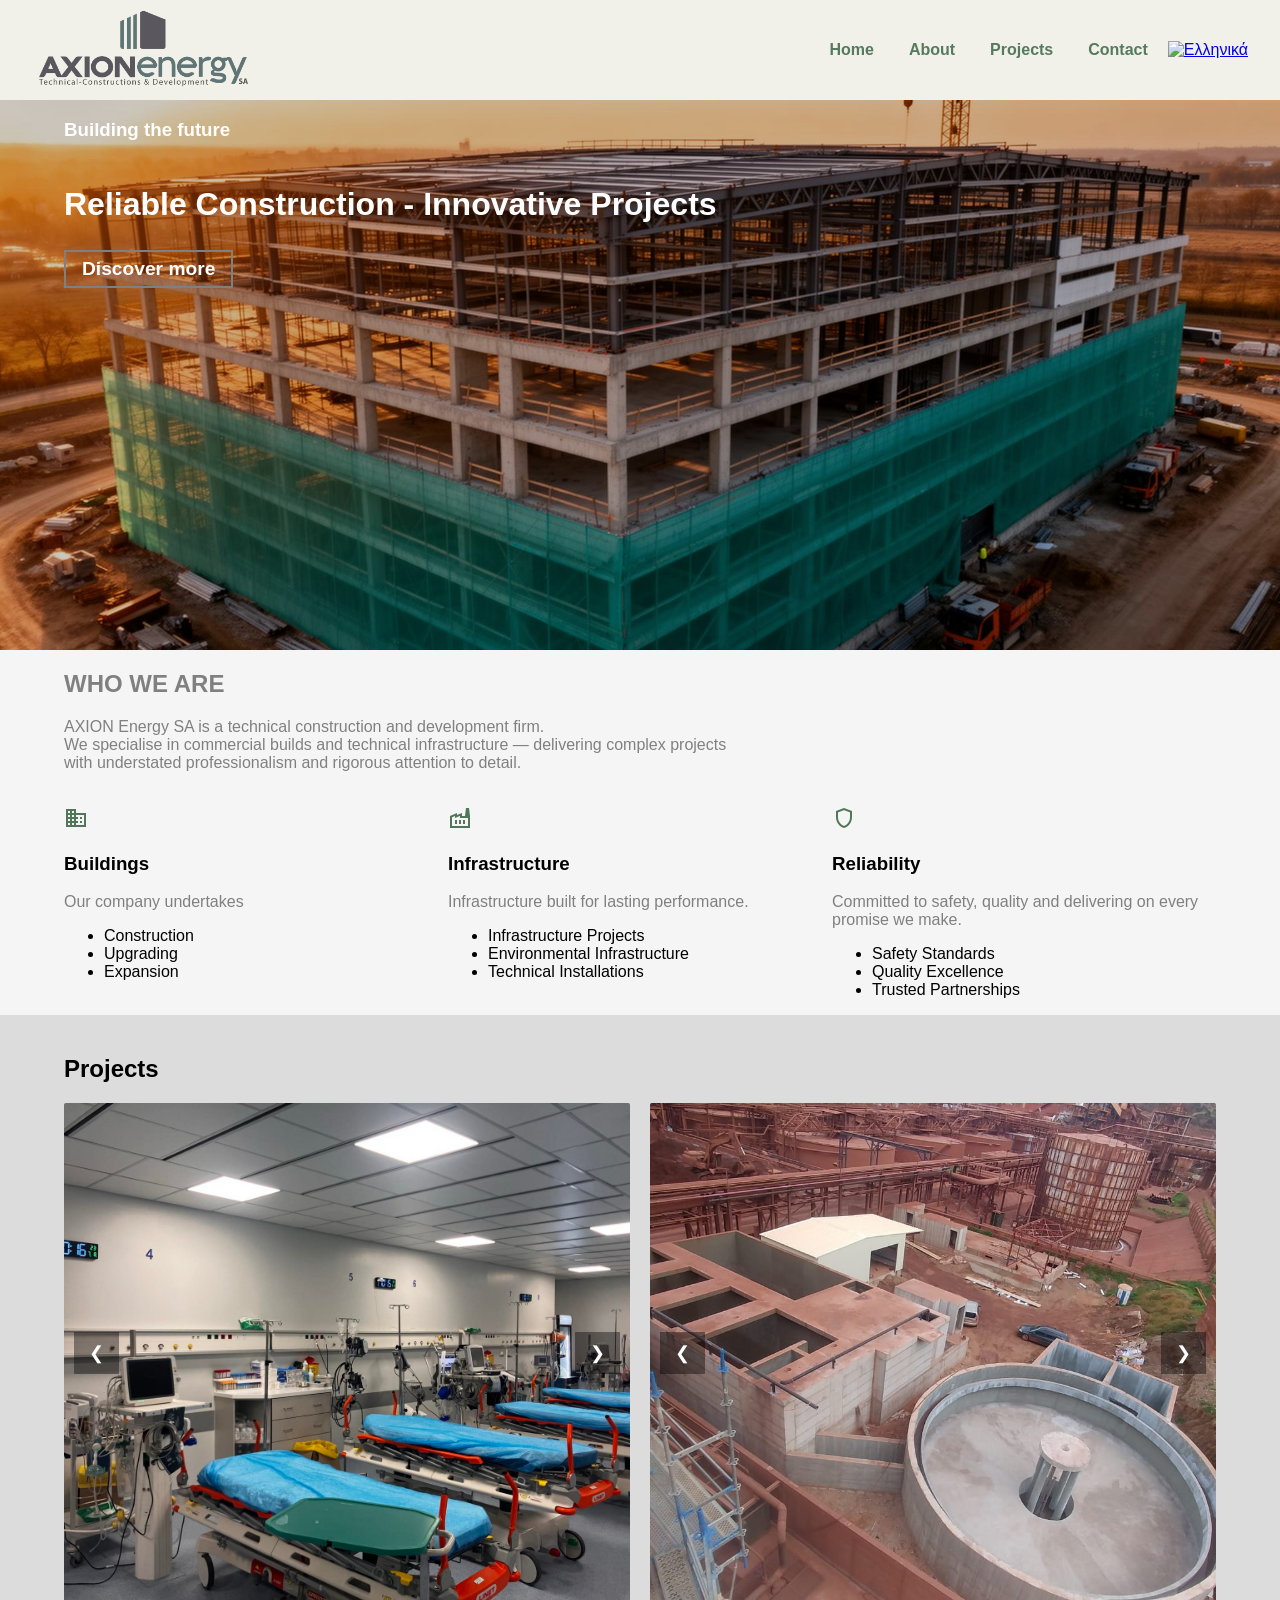
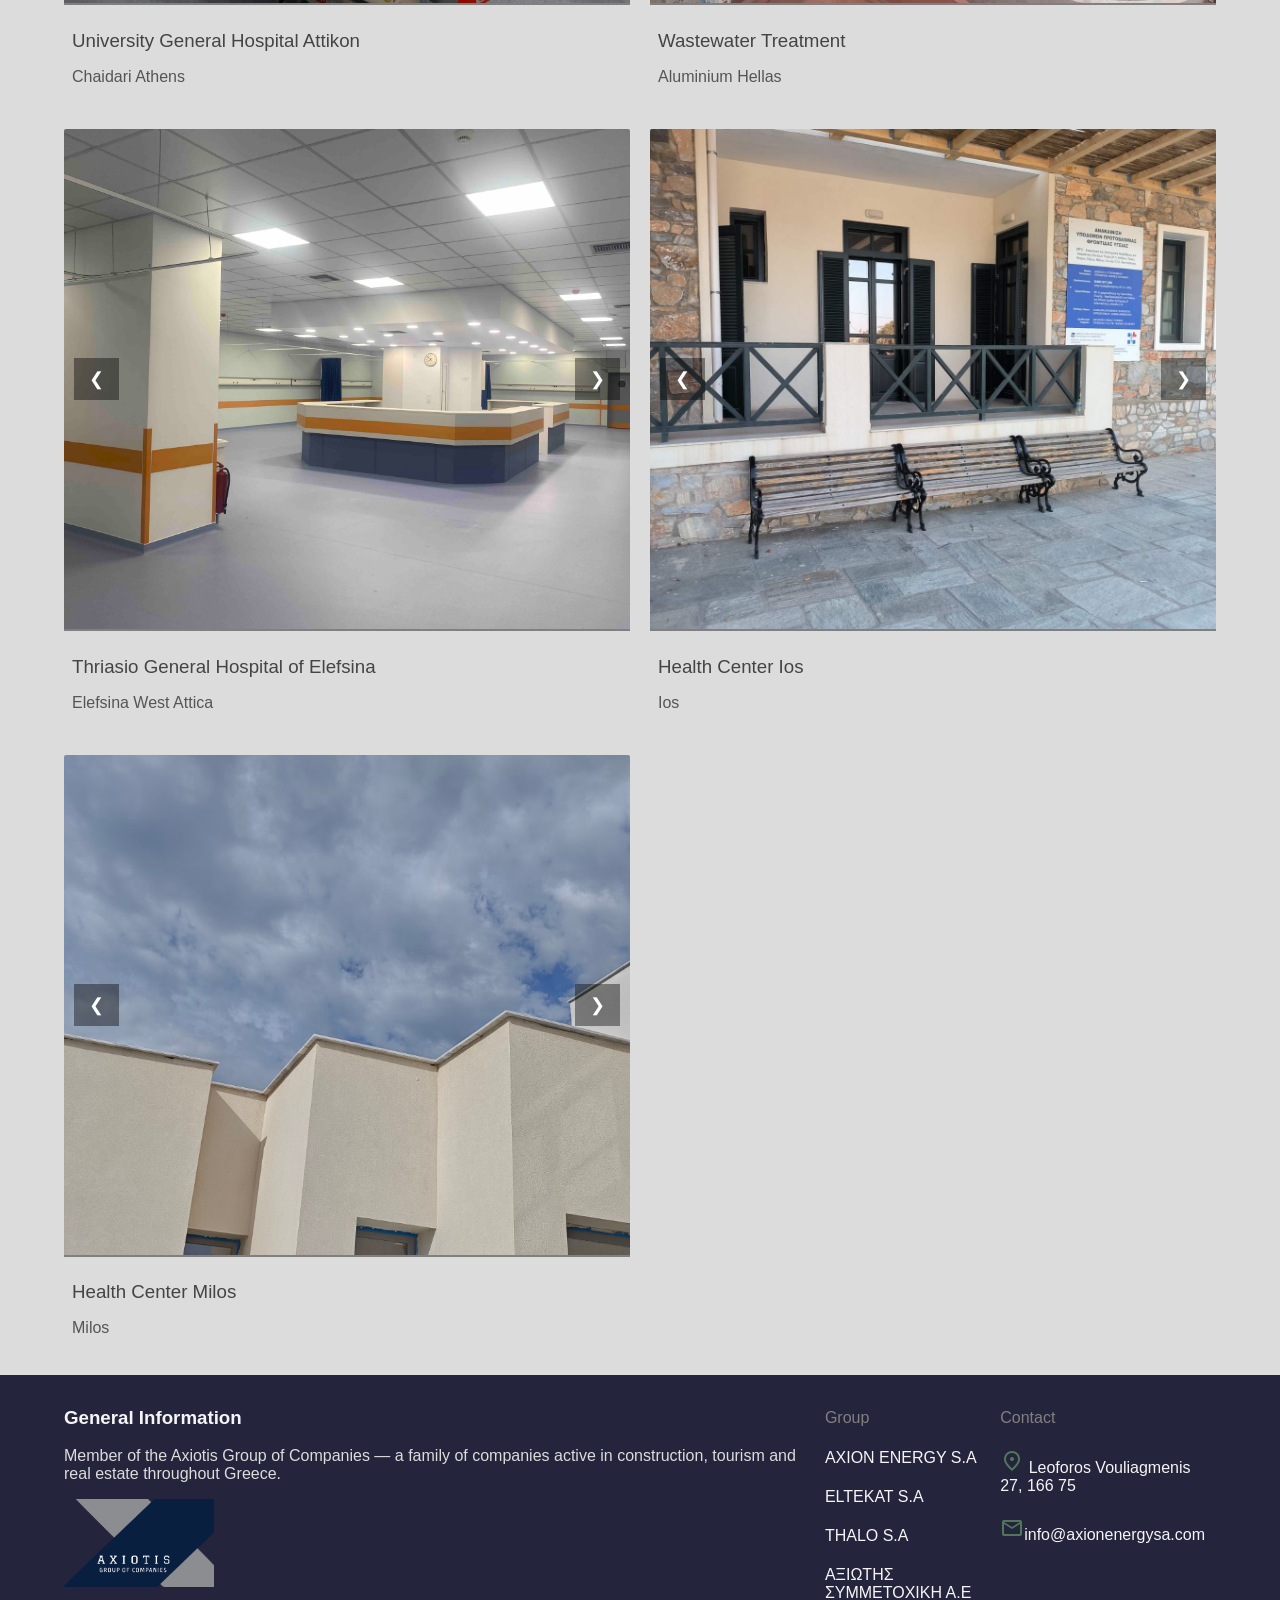
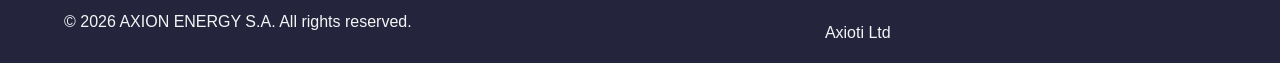
==== commit 5802d544: "links added at footer" ====
--- a/axioneng.html
+++ b/axioneng.html
@@ -12,6 +12,7 @@
     <link rel="preconnect" href="https://fonts.googleapis.com">
     <link rel="preconnect" href="https://fonts.gstatic.com" crossorigin>
     <link href="https://fonts.googleapis.com/css2?family=Comfortaa:wght@300..700&family=Maven+Pro:wght@400..900&family=Open+Sans:ital,wght@0,300..800;1,300..800&family=Play:wght@400;700&family=Share+Tech&display=swap" rel="stylesheet">
+    <link rel="icon" type="image/png" href="/img/imresizer-resize-logo-icon.jpg">
 </head>
 
 <body>
@@ -160,7 +161,6 @@
                         <div class="slides">
                             <img src="img/IOS_CHOSEN/viber_image_2026-10-19_13-18-12-986.jpg" class="room-slide active" alt="Βιολογικός Καθαρισμός Αποβλήτων Aluminium Hellas">
                             <img src="img/IOS_CHOSEN/viber_image_2026-10-19_13-18-12-172.jpg" class="room-slide" alt="Βιολογικός Καθαρισμός Αποβλήτων Aluminium Hellas">
-                            <img src="img/IOS_CHOSEN/viber_image_2026-10-19_13-30-19-787.jpg" class="room-slide" alt="Βιολογικός Καθαρισμός Αποβλήτων Aluminium Hellas">
                             <img src="img/IOS_CHOSEN/viber_image_2026-10-19_13-30-19-917.jpg" class="room-slide" alt="Βιολογικός Καθαρισμός Αποβλήτων Aluminium Hellas">
                             <img src="img/IOS_CHOSEN/viber_image_2026-10-19_13-21-14-823.jpg" class="room-slide" alt="Βιολογικός Καθαρισμός Αποβλήτων Aluminium Hellas">                            
                             <img src="img/IOS_CHOSEN/viber_image_2026-10-19_13-16-10-269.jpg" class="room-slide" alt="Βιολογικός Καθαρισμός Αποβλήτων Aluminium Hellas">                            
@@ -184,11 +184,7 @@
                     <div class="room-slider">
                         <div class="slides">
                             <img src="img/Φωτογραφίες Μήλου/IMG-581355800ebd7a2bb41f71d264c94640-V.jpg" class="room-slide active" alt="Βιολογικός Καθαρισμός Αποβλήτων Aluminium Hellas">
-                            <img src="img/Φωτογραφίες Μήλου/IMG_20260506_180829.jpg" class="room-slide" alt="Βιολογικός Καθαρισμός Αποβλήτων Aluminium Hellas">
-                            <img src="img/Φωτογραφίες Μήλου/IMG_20260820_185109.jpg" class="room-slide" alt="Βιολογικός Καθαρισμός Αποβλήτων Aluminium Hellas">
-                            <img src="img/Φωτογραφίες Μήλου/IMG_20260827_113315.jpg" class="room-slide" alt="Βιολογικός Καθαρισμός Αποβλήτων Aluminium Hellas">
-                            <img src="img/Φωτογραφίες Μήλου/IMG_20260827_113423.jpg" class="room-slide" alt="Βιολογικός Καθαρισμός Αποβλήτων Aluminium Hellas">
-                            <img src="img/Φωτογραφίες Μήλου/IMG_20260827_113611.jpg" class="room-slide" alt="Βιολογικός Καθαρισμός Αποβλήτων Aluminium Hellas">
+                            <img src="img/Φωτογραφίες Μήλου/IMG_20260827_113611.png" class="room-slide" alt="Βιολογικός Καθαρισμός Αποβλήτων Aluminium Hellas">
 
                         </div>
 
@@ -224,16 +220,16 @@
 
             <div class="footer-info">
                 <h4 class="footer-title">Group</h4>
-                <h4>AXION ENERGY S.A</h4>
-                <h4>ELTEKAT S.A</h4>
+                <a href="https://www.axionenergysa.gr/axiongr.html" target="_blank"><h4>AXION ENERGY S.A</h4></a>
+                <a href="https://eltekat-sa.gr/eltekateng.html" target="_blank"><h4>ELTEKAT S.A</h4></a>
                 <h4>THALO S.A</h4>
+                <h4>ΑΞΙΩΤΗΣ ΣΥΜΜΕΤΟΧΙΚΗ Α.Ε</h4>
                 <h4>Axioti Ltd</h4>
             </div>
 
             <div  class="footer-contact" id="contact">
                 <h4 class="footer-title">Contact</h4>
                 <a target="_blank" href="https://maps.app.goo.gl/YdrPwQRqoGeyBGm66"><h4><span class="material-symbols-outlined">location_on</span>  Leoforos Vouliagmenis 27, 166 75</h4></a>
-                <a href="tel:+302106146681"><h4><span class="material-symbols-outlined">phone_in_talk</span>  +30 210 6146681</h4></a>
                 <a href="mailto:info@axionenergysa.com"><h4><span class="material-symbols-outlined">mail</span>info@axionenergysa.com</h4></a>
             </div>
         </div>
